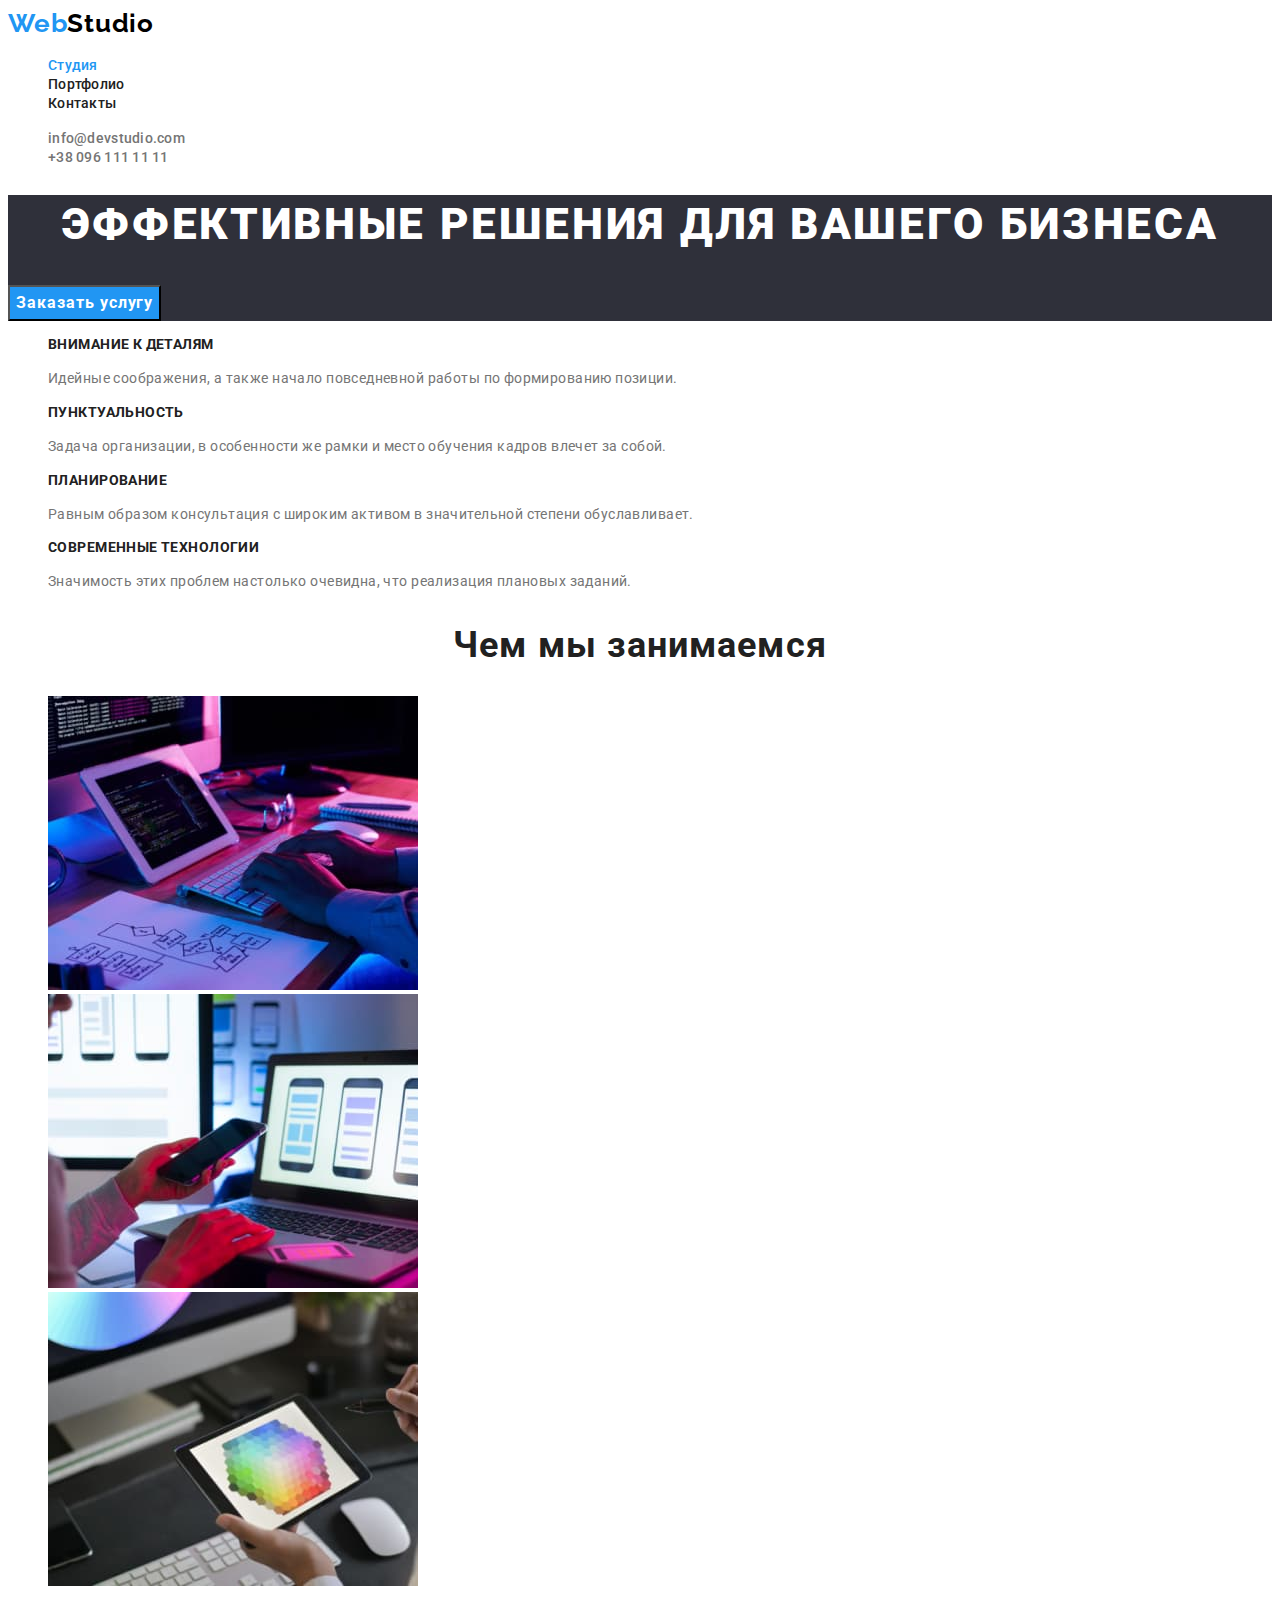
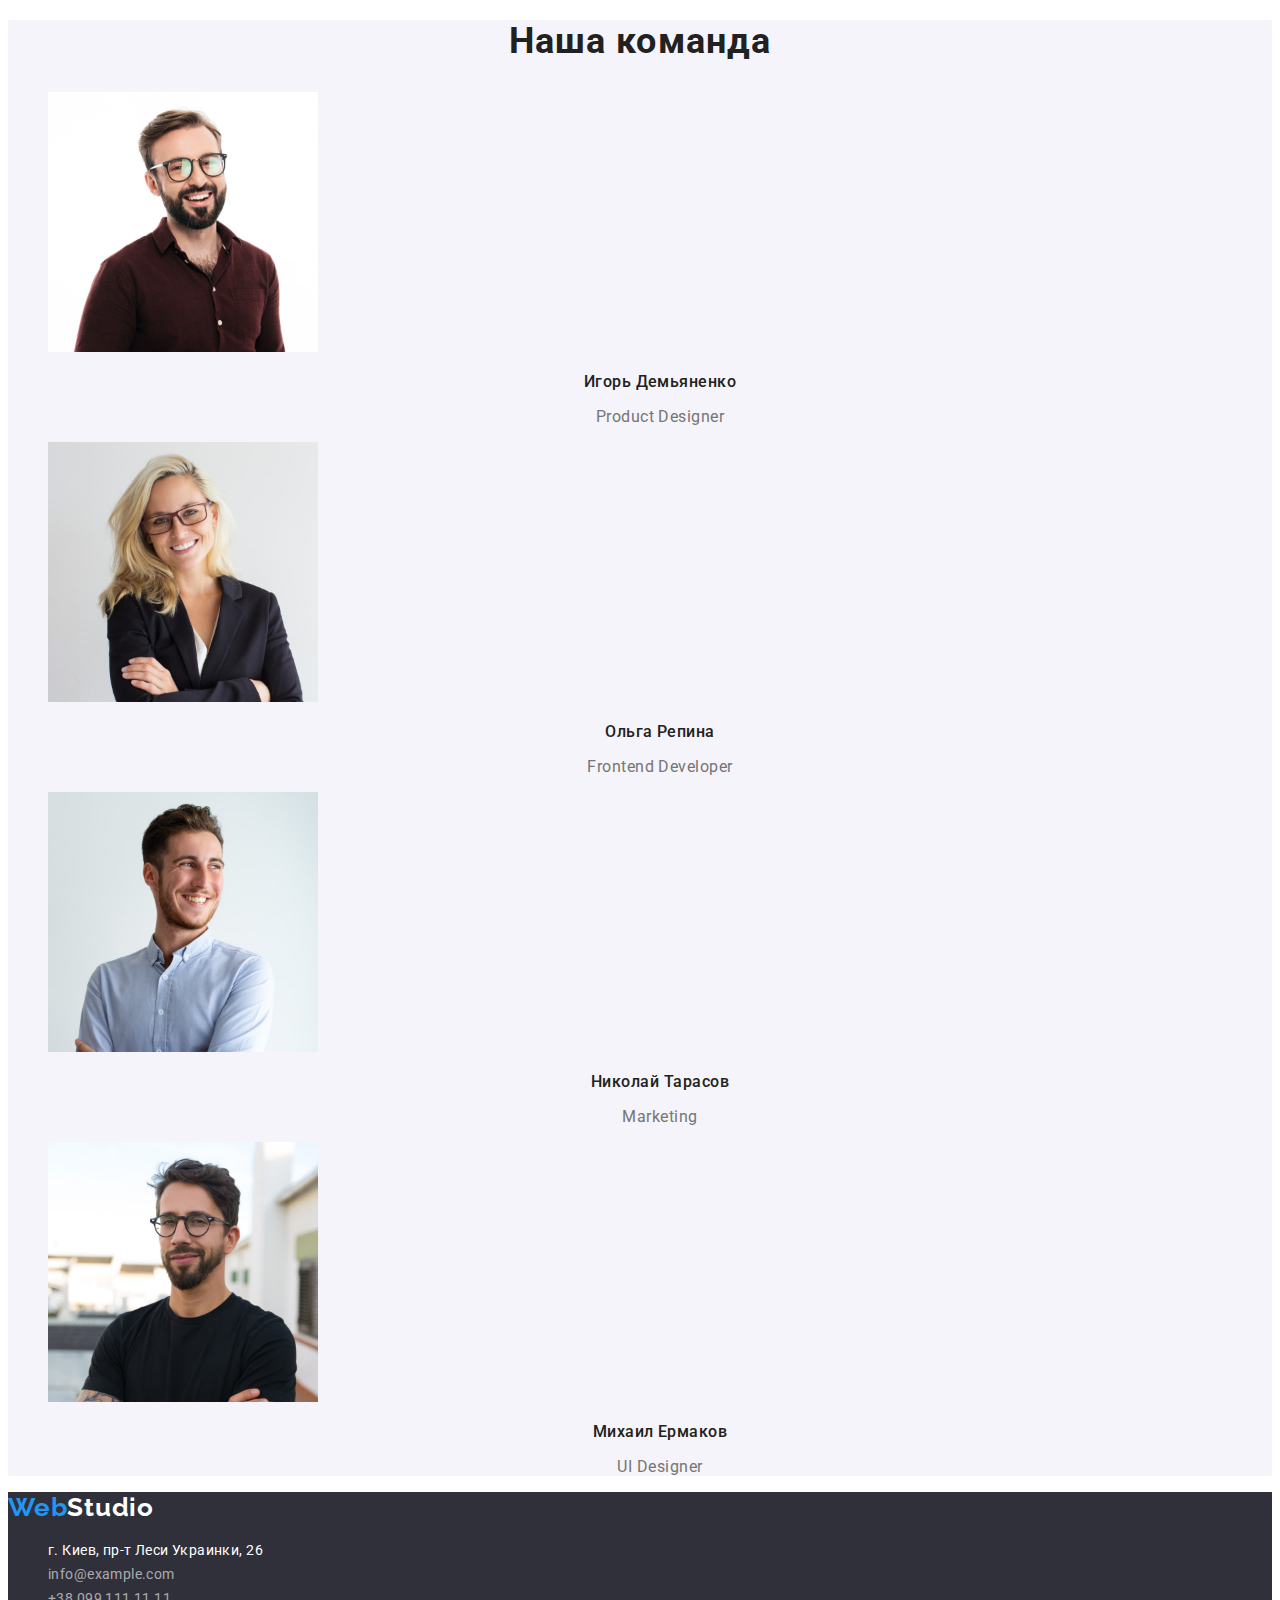
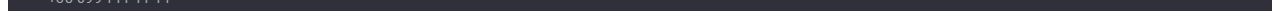
==== index.html @ f823ced9 "Драфт ДЗ на 21.05.2022" ====
<!DOCTYPE html>
<html lang="ru">
<head>
    <meta charset="UTF-8">
    <meta http-equiv="X-UA-Compatible" content="IE=edge">
    <meta name="viewport" content="width=device-width, initial-scale=1.0">
    <title>Студия</title>
    <link rel="preconnect" href="https://fonts.googleapis.com">
    <link rel="preconnect" href="https://fonts.gstatic.com" crossorigin>
    <link href="https://fonts.googleapis.com/css2?family=Raleway:wght@700&family=Roboto:wght@400;500;700;900&display=swap"
        rel="stylesheet">
        <link rel="stylesheet" href="./css/styles.css"> 
</head>

<body>  
    <!--Шапка страницы-->
    <header class="header">
        <a class="logo-link link" href="Логотип-студий">Web<span class="second-part-logo-header">Studio</span></a>
        <nav class="navigation">
        <ul class="menu-list list">
            <li class="menu-list-item"><a class="menu-link link-current link" href="Studio">Студия</a></li>
            <li class="menu-list-item"><a class="menu-link link" href="./portfolio.html" target="_self">Портфолио</a></li>
            <li class="menu-list-item"><a class="menu-link link" href="Contacts">Контакты</a></li>
        </ul>
        </nav>
        <ul class="menu-contacs-list list">
            <li class="menu-contacs-list-item"><a class="mail-header link" href="mailto:info@devstudio.com">info@devstudio.com</a></li>
            <li class="menu-contacs-list-item"><a class="tel-number-header link" href="tel:+380961111111">+38 096 111 11 11</a></li>
        </ul>
    </header>

    <!--Содержание страницы-->
    <main class="main-section">
        <!--Основная секция-->
        <section class="hero-section">
            <h1 class="hero-section-header">Эффективные решения для вашего бизнеса</h1>
            <button class="studio-hero-section-btn" type="button">Заказать услугу</button>
        </section>
        <!--Наши преимущества-->
        <section class="advantages-section">
            <ul class="advantages-section-list list">
                <li class="advantages-section-list-item">
                <h3 class="advantages-section-header">Внимание к деталям</h3>
                <p class="section-description">Идейные соображения, а также начало повседневной работы по формированию позиции.</p>
                </li>
                <li class="advantages-section-list-item">
                <h3 class="advantages-section-header">Пунктуальность</h3>
                <p class="section-description">Задача организации, в особенности же рамки и место обучения кадров влечет за собой.</p>
                </li>
                <li class="advantages-section-list-item">
                <h3 class="advantages-section-header">Планирование</h3>
                <p class="section-description">Равным образом консультация с широким активом в значительной степени обуславливает.</p>
                </li>
                <li class="advantages-section-list-item">
                <h3 class="advantages-section-header">Современные технологии</h3>
                <p class="section-description">Значимость этих проблем настолько очевидна, что реализация плановых заданий.</p>
                </li>
            </ul>
        </section>
        <!--Чем мы занимаемся-->
        <section class="our-job-section">
            <h2 class="section-header">Чем мы занимаемся</h2>
            <ul class="our-job-section-list list">
                <li class="our-job-section-list-item"><img class="our-job-section-img" src="./images/our-job/image_1.jpg" 
                    alt="верстка макета" width="370"></li>
                <li class="our-job-section-list-item"><img class="our-job-section-img" src="./images/our-job/image_2.jpg" 
                    alt="разработка мобильного приложения" width="370"></li>
                <li class="our-job-section-list-item"><img class="our-job-section-img" src="./images/our-job/image_3.jpg" 
                    alt="компьютерный дизайн" width="370"></li>
            </ul>
        </section>
        <!--Наша команда-->
        <section class="our-team-section">
            <h2 class="section-header">Наша команда</h2>
            <ul class="our-team-section-list list">
                <li class="our-team-section-list-item">
                    <img class="our-team-section-img" src="./images/our-team/1.jpg" alt="Product Designer" width="270">
                    <h3 class="our-team-section-name">Игорь Демьяненко</h3>
                    <p class="our-team-section-dsc">Product Designer</p>
                </li>
                <li class="our-team-section-list-item">
                    <img class="our-team-section-img" src="./images/our-team/2.jpg" alt="Frontend Developer" width="270">
                    <h3 class="our-team-section-name">Ольга Репина</h3>
                    <p class="our-team-section-dsc">Frontend Developer</p>
                </li>
                <li class="our-team-section-list-item">
                    <img class="our-team-section-img" src="./images/our-team/3.jpg" alt="Marketing" width="270">
                    <h3 class="our-team-section-name">Николай Тарасов</h3>    
                    <p class="our-team-section-dsc">Marketing</p>
                <li class="our-team-section-list-item">
                    <img class="our-team-section-img" src="./images/our-team/4.jpg" alt="UI Designer" width="270">
                    <h3 class="our-team-section-name">Михаил Ермаков</h3>
                    <p class="our-team-section-dsc">UI Designer</p>
                </li>
            </ul>
        </section>
    </main>

    <!--Подвал страницы-->
    <footer class="footer">
        <a class="logo-link link" href="Логотип-студий">Web<span class="second-part-logo-footer">Studio</span></a>
            <address class="address">
                <ul class="footer-list list">
                    <li class="footer-list-item">
                        <a class="address-link link" href="https://goo.gl/maps/635bsABV282FvzPf9" 
                           target="_blank" 
                           rel="noopener noreferrer"
                           >г. Киев, пр-т Леси Украинки, 26</a>
                    </li>
                    <li class="footer-list-item">
                        <a class="mail-footer link" href="mailto:info@example.com">info@example.com</a>
                    </li>
                    <li class="footer-list-item">
                        <a class="tel-number-footer link" href="tel:+380991111111">+38 099 111 11 11</a>
                    </li>
                </ul>
            </address>
    </footer>
</body>
</html>
---- css/styles.css ----
:root{
    --main-font: 'Roboto',sans-serif;
    --secondary-font: 'Raleway',sans-serif;
    --header-color: #212121;
    --description-section-color: #757575;
    --dark-background-color: #2F303A;
    --btn-main-background-color: #F5F4FA;
    --btn-hover-focus-back-color:#2196F3;
}
.link{
    text-decoration: none;
}
.list{
    list-style: none;
}
body{
    font-family: var(--main-font)
}
/* =============== COMPONENTS =============== */
.logo-link{
    font-family: var(--secondary-font);
    font-weight: 700;
    font-size: 26px;
    line-height: 1.19;
    letter-spacing: 0.03em;
    
    color: #2196F3;
}
.hero-section-btn {
    font-family: inherit;
    font-weight: 500;
    font-size: 16px;
    line-height: 1.62;
    text-align: center;
    letter-spacing: 0.03em;
    background-color: var(--btn-main-background-color);

    color: #212121;
}
.hero-section-btn:hover,
.hero-section-btn:focus{
    background-color: var(--btn-hover-focus-back-color);
    color: #FFFFFF;
}
.navigation .link-current{
    color: #2196F3;
}
/* =============== /COMPONENTS =============== */

/* =============== HEADER =============== */
.second-part-logo-header {
    font-family: var(--secondary-font);
    color: #000000;
}
.menu-link{
    font-weight: 500;
    font-size: 14px;
    line-height: 1.14;
    letter-spacing: 0.02em;
    
    color: #212121;
}
.menu-link:hover,
.menu-link:focus{
    color: #2196F3;
}
.mail-header{
    font-weight: 500;
    font-size: 14px;
    line-height: 1.14;
    letter-spacing: 0.02em;
    
    color: #757575;
}
.mail-header:hover,
.mail-header:focus {
    color: #2196F3;
}
.tel-number-header{
    font-weight: 500;
    font-size: 14px;
    line-height: 1.14;
    letter-spacing: 0.02em;
    
    color: #757575;
}
.tel-number-header:hover,
.tel-number-header:focus {
    color: #2196F3;
}
/* =============== /HEADER =============== */

/* =============== HERO =============== */
.hero-section{
    background: var(--dark-background-color)
}
.hero-section-header{
    font-weight: 900;
    font-size: 44px;
    line-height: 1.36;
    text-align: center;
    letter-spacing: 0.06em;
    text-transform: uppercase;
    
    color: #FFFFFF;
}
.studio-hero-section-btn{
    font-family: var(--main-font);
    font-weight: 700;
    font-size: 16px;
    line-height: 1.88;
    display: flex;
    align-items: center;
    text-align: center;
    letter-spacing: 0.06em;
    
    color: #FFFFFF;
}
.studio-hero-section-btn{
    background-color: #2196F3;
}
.studio-hero-section-btn:hover,
.studio-hero-section-btn:focus{
    background-color: #188CE8;
}
/* =============== /HERO =============== */

/* =============== НАШИ ПРЕИМУЩЕСТВА =============== */
.advantages-section{}
.advantages-section-header{
    font-weight: 700;
    font-size: 14px;
    line-height: 1.14;
    letter-spacing: 0.03em;
    text-transform: uppercase;
    
    color: #212121;
}
/* =============== /НАШИ ПРЕИМУЩЕСТВА =============== */
.section-header{
    font-weight: 700;
    font-size: 36px;
    line-height: 1.17;
    text-align: center;
    letter-spacing: 0.03em;
    
    color: var(--header-color)

}
.section-description{
    font-size: 14px;
    line-height: 1.71;
    letter-spacing: 0.03em;
    
    color: var(--description-section-color)
}

/* =============== ЧЕМ МЫ ЗАНИМАЕМСЯ =============== */
.our-job-section{}
/* =============== /ЧЕМ МЫ ЗАНИМАЕМСЯ =============== */

/* =============== НАША КОМАНДА =============== */
.our-team-section{
    background-color: #F5F4FA;
}
.our-team-section-name{
    font-weight: 500;
    font-size: 16px;
    line-height: 1.19;
    
    text-align: center;
    letter-spacing: 0.03em;
    
    color: #212121;
}
.our-team-section-dsc{
    font-size: 16px;
    line-height: 1.19;
    
    text-align: center;
    letter-spacing: 0.03em;
    
    color: #757575;
}
/* =============== /НАША КОМАНДА =============== */

/* =============== ФУТЕР =============== */
.footer{
    background: var(--dark-background-color)
}
.second-part-logo-footer {
    font-family: var(--secondary-font);
    color: #FFFFFF;
}
.address-link{
    font-style: normal;
    font-size: 14px;
    line-height: 1.71;
    letter-spacing: 0.03em;
    
    color: #FFFFFF;
}
.mail-footer{
    font-style: normal;
    font-size: 14px;
    line-height: 1.71;
    letter-spacing: 0.03em;
    
    color: rgba(255, 255, 255, 0.6);
}
.tel-number-footer{
        font-style: normal;
        font-size: 14px;
        line-height: 1.71;
        letter-spacing: 0.03em;
        
        color: rgba(255, 255, 255, 0.6);
}
/* =============== /ФУТЕР =============== */


/* =============== PORTFOLIO =============== */
.portfolio-section-header{
    font-weight: 700;
    font-size: 18px;
    line-height: 2;
    letter-spacing: 0.06em;
    
    color: #212121;
}
.portfolio-section-description{
    font-size: 16px;
    line-height: 1.88;
    letter-spacing: 0.03em;
    
    color: #757575;
}
/* =============== /PORTFOLIO =============== */
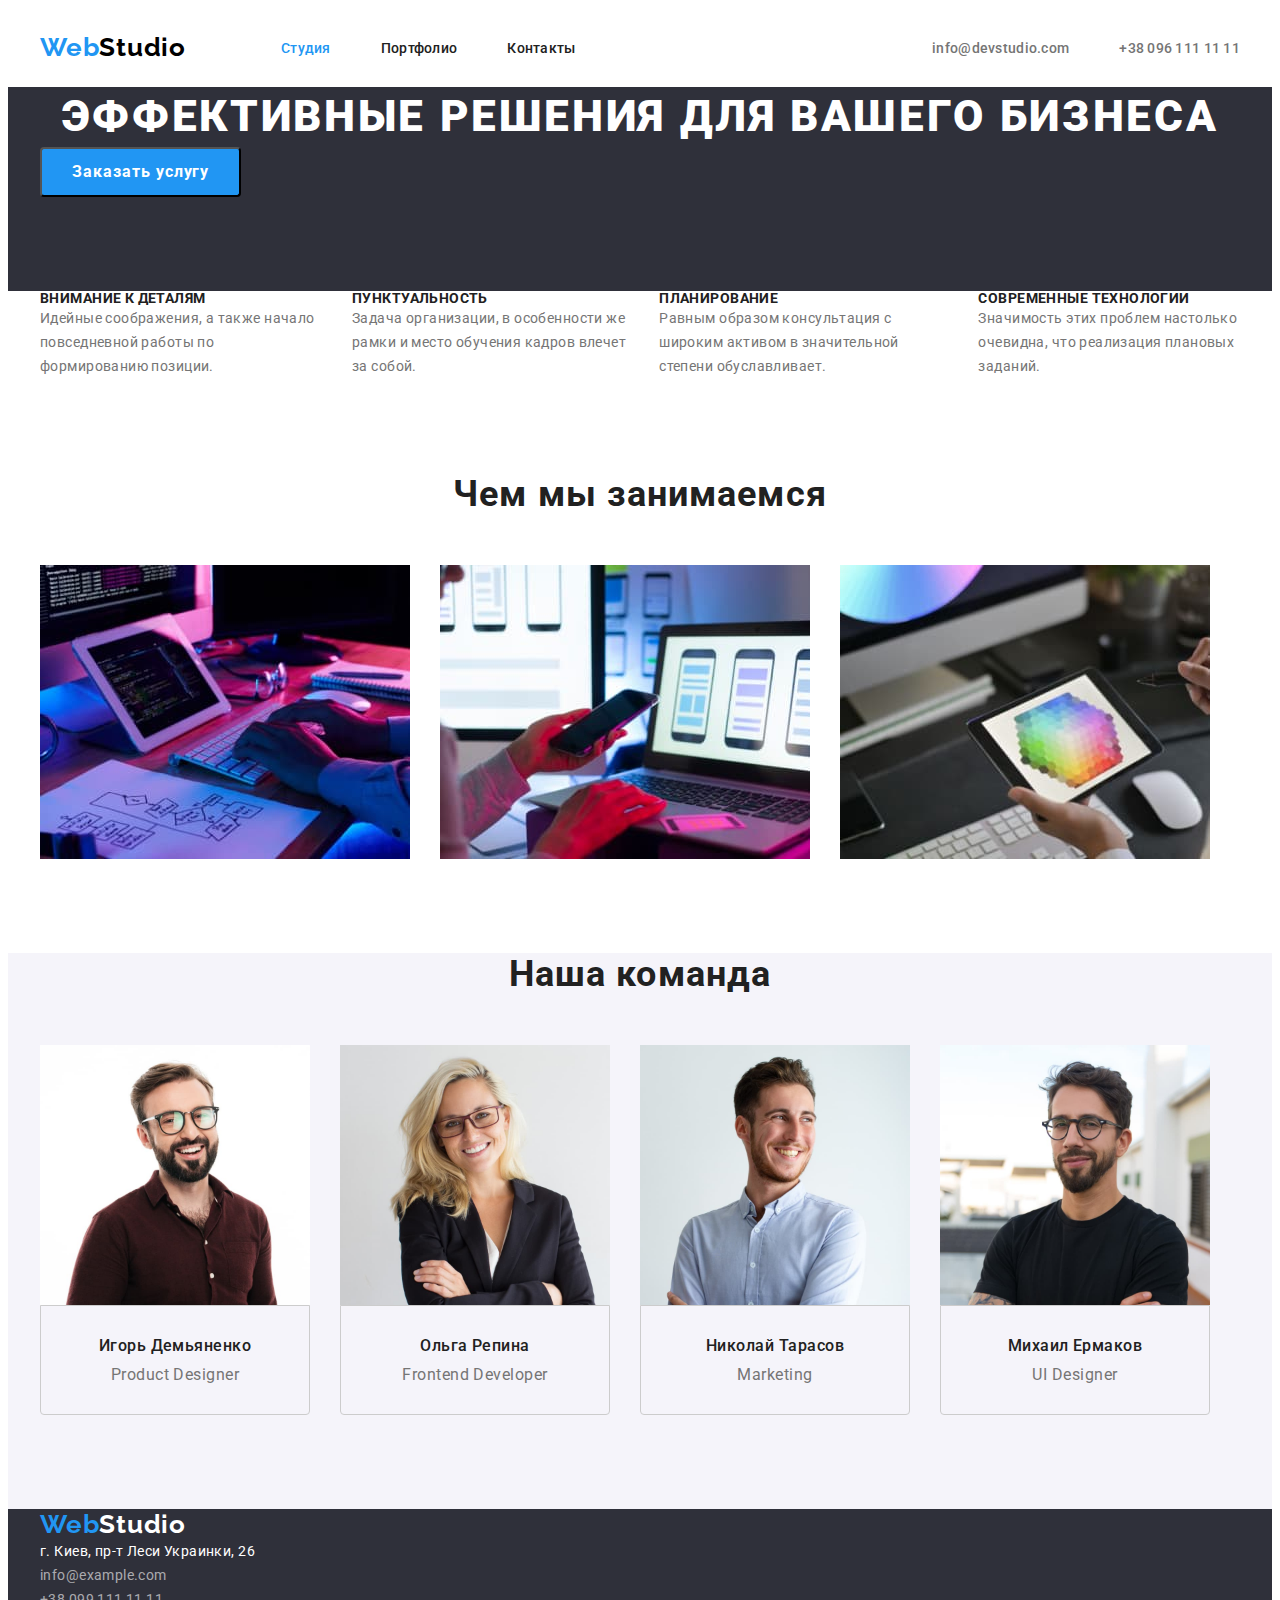
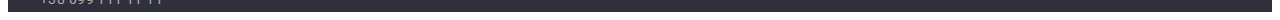
==== commit c89b2408: "Скопированы файлы, ранее изменения были внесены в другие папки" ====
--- a/index.html
+++ b/index.html
@@ -9,12 +9,16 @@
     <link rel="preconnect" href="https://fonts.gstatic.com" crossorigin>
     <link href="https://fonts.googleapis.com/css2?family=Raleway:wght@700&family=Roboto:wght@400;500;700;900&display=swap"
         rel="stylesheet">
-        <link rel="stylesheet" href="./css/styles.css"> 
+    <link rel="stylesheet" href="https://cdnjs.cloudflare.com/ajax/libs/modern-normalize/1.1.0/modern-normalize.min.css"
+        integrity="sha512-wpPYUAdjBVSE4KJnH1VR1HeZfpl1ub8YT/NKx4PuQ5NmX2tKuGu6U/JRp5y+Y8XG2tV+wKQpNHVUX03MfMFn9Q=="
+        crossorigin="anonymous" referrerpolicy="no-referrer" />
+    <link rel="stylesheet" href="./css/styles.css"> 
 </head>
 
 <body>  
     <!--Шапка страницы-->
     <header class="header">
+        <div class="container header-container">
         <a class="logo-link link" href="Логотип-студий">Web<span class="second-part-logo-header">Studio</span></a>
         <nav class="navigation">
         <ul class="menu-list list">
@@ -27,17 +31,21 @@
             <li class="menu-contacs-list-item"><a class="mail-header link" href="mailto:info@devstudio.com">info@devstudio.com</a></li>
             <li class="menu-contacs-list-item"><a class="tel-number-header link" href="tel:+380961111111">+38 096 111 11 11</a></li>
         </ul>
+        </div>
     </header>
 
     <!--Содержание страницы-->
     <main class="main-section">
         <!--Основная секция-->
-        <section class="hero-section">
+        <section class="hero-section section">
+            <div class="container">
             <h1 class="hero-section-header">Эффективные решения для вашего бизнеса</h1>
             <button class="studio-hero-section-btn" type="button">Заказать услугу</button>
+            </div>
         </section>
         <!--Наши преимущества-->
-        <section class="advantages-section">
+        <section class="advantages-section section">
+            <div class="container">
             <ul class="advantages-section-list list">
                 <li class="advantages-section-list-item">
                 <h3 class="advantages-section-header">Внимание к деталям</h3>
@@ -56,9 +64,11 @@
                 <p class="section-description">Значимость этих проблем настолько очевидна, что реализация плановых заданий.</p>
                 </li>
             </ul>
+            </div>
         </section>
         <!--Чем мы занимаемся-->
-        <section class="our-job-section">
+        <section class="our-job-section section">
+            <div class="container">
             <h2 class="section-header">Чем мы занимаемся</h2>
             <ul class="our-job-section-list list">
                 <li class="our-job-section-list-item"><img class="our-job-section-img" src="./images/our-job/image_1.jpg" 
@@ -68,36 +78,48 @@
                 <li class="our-job-section-list-item"><img class="our-job-section-img" src="./images/our-job/image_3.jpg" 
                     alt="компьютерный дизайн" width="370"></li>
             </ul>
+            </div>
         </section>
         <!--Наша команда-->
-        <section class="our-team-section">
+        <section class="our-team-section section">
+            <div class="container">
             <h2 class="section-header">Наша команда</h2>
             <ul class="our-team-section-list list">
                 <li class="our-team-section-list-item">
                     <img class="our-team-section-img" src="./images/our-team/1.jpg" alt="Product Designer" width="270">
+                    <div class="our-team-section-wrapper">
                     <h3 class="our-team-section-name">Игорь Демьяненко</h3>
                     <p class="our-team-section-dsc">Product Designer</p>
+                    </div>
                 </li>
                 <li class="our-team-section-list-item">
                     <img class="our-team-section-img" src="./images/our-team/2.jpg" alt="Frontend Developer" width="270">
+                    <div class="our-team-section-wrapper">
                     <h3 class="our-team-section-name">Ольга Репина</h3>
                     <p class="our-team-section-dsc">Frontend Developer</p>
+                    </div>
                 </li>
                 <li class="our-team-section-list-item">
                     <img class="our-team-section-img" src="./images/our-team/3.jpg" alt="Marketing" width="270">
+                    <div class="our-team-section-wrapper">
                     <h3 class="our-team-section-name">Николай Тарасов</h3>    
                     <p class="our-team-section-dsc">Marketing</p>
+                    </div>
                 <li class="our-team-section-list-item">
                     <img class="our-team-section-img" src="./images/our-team/4.jpg" alt="UI Designer" width="270">
+                    <div class="our-team-section-wrapper">
                     <h3 class="our-team-section-name">Михаил Ермаков</h3>
                     <p class="our-team-section-dsc">UI Designer</p>
+                    </div>
                 </li>
             </ul>
+            </div>
         </section>
     </main>
 
     <!--Подвал страницы-->
     <footer class="footer">
+        <div class="container">
         <a class="logo-link link" href="Логотип-студий">Web<span class="second-part-logo-footer">Studio</span></a>
             <address class="address">
                 <ul class="footer-list list">
@@ -115,6 +137,7 @@
                     </li>
                 </ul>
             </address>
+        </div>
     </footer>
 </body>
 </html>--- a/css/styles.css
+++ b/css/styles.css
@@ -13,8 +13,30 @@
 .list{
     list-style: none;
 }
+h1,h2,h3,h4,h5,h6,p{
+    margin-top: 0;
+    margin-bottom: 0;
+}
+ul,ol{
+    margin-top: 0;
+    margin-bottom: 0;
+    padding-left: 0;
+}
+img{
+    display:block
+}
 body{
     font-family: var(--main-font)
+}
+.container{
+    width: 1200px;
+    padding-left: 15px;
+    padding-right: 15px;
+    margin-left: auto;
+    margin-right: auto;
+}
+.section{
+    padding-bottom: 94px;
 }
 /* =============== COMPONENTS =============== */
 .logo-link{
@@ -34,6 +56,8 @@
     text-align: center;
     letter-spacing: 0.03em;
     background-color: var(--btn-main-background-color);
+    padding: 4px 20px;
+    border-radius: 4px 4px 4px 4px;
 
     color: #212121;
 }
@@ -48,10 +72,29 @@
 /* =============== /COMPONENTS =============== */
 
 /* =============== HEADER =============== */
+.header-container{
+    display:flex;
+    align-items: center;
+    padding-top: 24px;
+    padding-bottom: 24px;
+}
 .second-part-logo-header {
     font-family: var(--secondary-font);
     color: #000000;
 }
+.menu-list{
+    display: flex;
+    align-items: center;
+    margin-left: 95px;
+} 
+.menu-list-item:not(:last-child){
+    margin-right: 50px;
+}
+.menu-contacs-list{
+        display:flex;
+        align-items: center;
+        margin-left: auto;
+}
 .menu-link{
     font-weight: 500;
     font-size: 14px;
@@ -81,6 +124,7 @@
     font-size: 14px;
     line-height: 1.14;
     letter-spacing: 0.02em;
+    margin-left: 50px;
     
     color: #757575;
 }
@@ -113,6 +157,8 @@
     align-items: center;
     text-align: center;
     letter-spacing: 0.06em;
+    padding: 8px 30px;
+    border-radius: 4px 4px 4px 4px;
     
     color: #FFFFFF;
 }
@@ -137,12 +183,21 @@
     color: #212121;
 }
 /* =============== /НАШИ ПРЕИМУЩЕСТВА =============== */
+.advantages-section-list{
+        display: flex;
+        margin-right: -30px;
+}
+.advantages-section-list-item{
+        margin-right: 30px;
+        flex-basis: calc((100%-120px) / 4);
+}
 .section-header{
     font-weight: 700;
     font-size: 36px;
     line-height: 1.17;
     text-align: center;
     letter-spacing: 0.03em;
+    margin-bottom: 50px;
     
     color: var(--header-color)
 
@@ -156,7 +211,14 @@
 }
 
 /* =============== ЧЕМ МЫ ЗАНИМАЕМСЯ =============== */
-.our-job-section{}
+.our-job-section-list{
+    display: flex;
+    margin-right: -30px;
+}
+.our-job-section-list-item{
+     margin-right: 30px;
+    flex-basis: calc((100%-90px) / 3);
+}
 /* =============== /ЧЕМ МЫ ЗАНИМАЕМСЯ =============== */
 
 /* =============== НАША КОМАНДА =============== */
@@ -170,6 +232,7 @@
     
     text-align: center;
     letter-spacing: 0.03em;
+    margin-bottom: 10px;
     
     color: #212121;
 }
@@ -181,6 +244,20 @@
     letter-spacing: 0.03em;
     
     color: #757575;
+}
+.our-team-section-list{
+    display: flex;
+    margin-right: -30px;
+}
+.our-team-section-list-item{
+    margin-right: 30px;
+    flex-basis: calc((100%-120px) / 4);
+}
+.our-team-section-wrapper{
+    border: 1px solid #ccc;
+    border-radius: 0px 0px 4px 4px;
+    padding-top: 30px;
+    padding-bottom: 30px;
 }
 /* =============== /НАША КОМАНДА =============== */
 
@@ -220,6 +297,19 @@
 
 
 /* =============== PORTFOLIO =============== */
+.portfolio-btns-section{
+    display: flex;
+    align-items: center;
+}
+.portfolio-section{
+    display: flex;
+    flex-wrap: wrap;
+    margin-right: -30px;
+}
+.portfolio-section-list-item:not(:nth-child(3n)){
+    margin-right: 30px;
+    flex-basis: calc((100%-90px) / 3);
+}
 .portfolio-section-header{
     font-weight: 700;
     font-size: 18px;
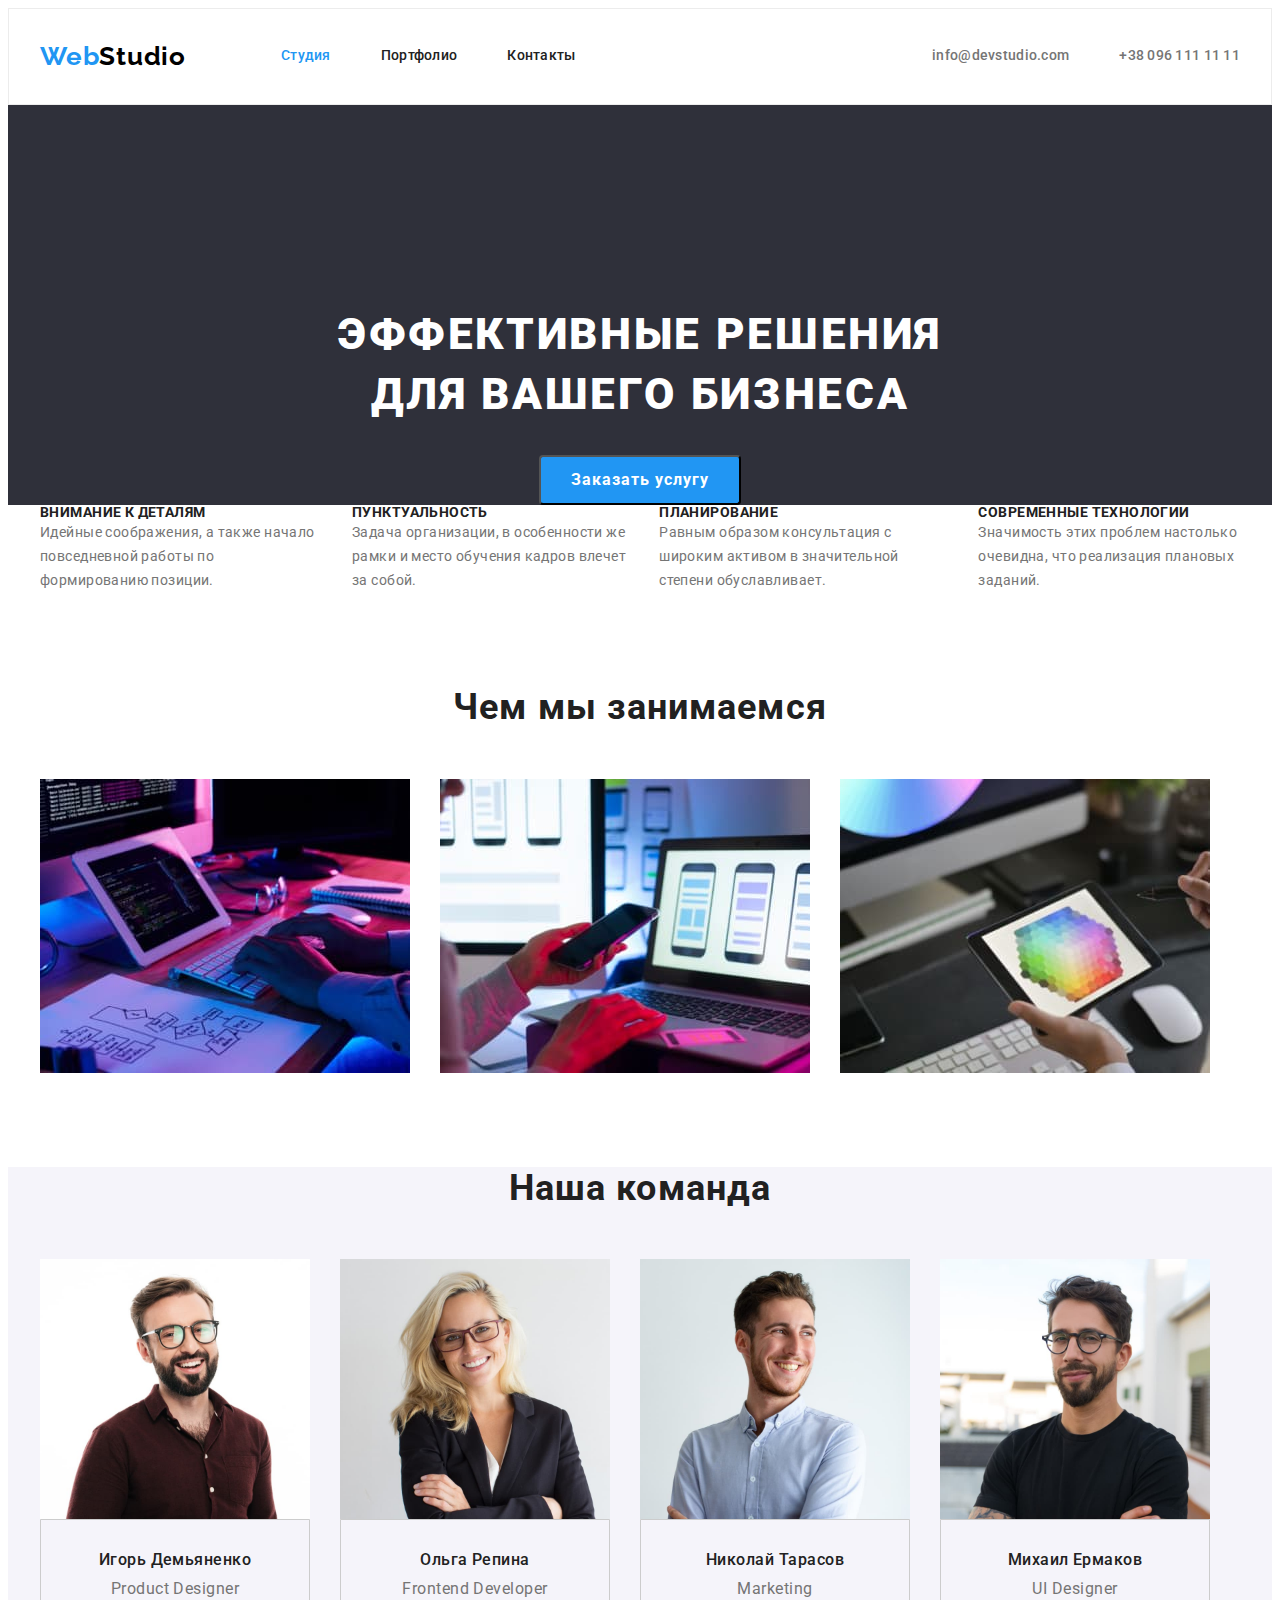
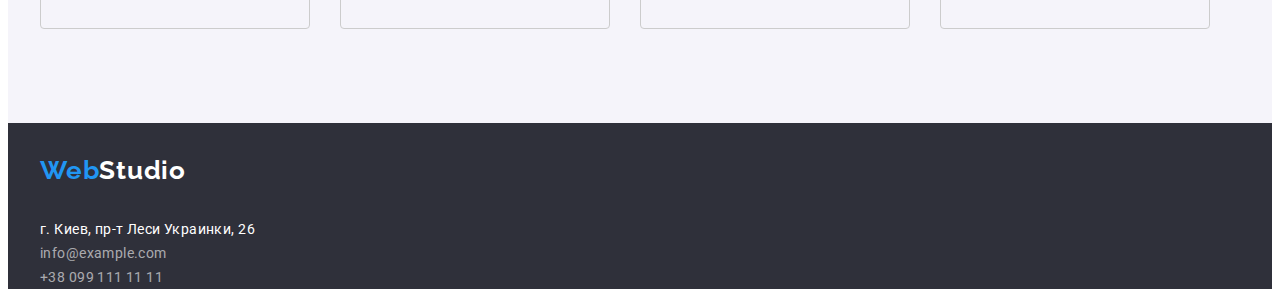
==== commit 08085ded: "Внесены дополнительные изменения по header" ====
--- a/index.html
+++ b/index.html
@@ -37,7 +37,7 @@
     <!--Содержание страницы-->
     <main class="main-section">
         <!--Основная секция-->
-        <section class="hero-section section">
+        <section class="hero-section">
             <div class="container">
             <h1 class="hero-section-header">Эффективные решения для вашего бизнеса</h1>
             <button class="studio-hero-section-btn" type="button">Заказать услугу</button>
--- a/css/styles.css
+++ b/css/styles.css
@@ -45,6 +45,9 @@
     font-size: 26px;
     line-height: 1.19;
     letter-spacing: 0.03em;
+    display: block;
+    padding-top: 32px;
+    padding-bottom: 32px;
     
     color: #2196F3;
 }
@@ -72,11 +75,12 @@
 /* =============== /COMPONENTS =============== */
 
 /* =============== HEADER =============== */
+.header{
+    border: 1px solid #ECECEC;
+}
 .header-container{
     display:flex;
     align-items: center;
-    padding-top: 24px;
-    padding-bottom: 24px;
 }
 .second-part-logo-header {
     font-family: var(--secondary-font);
@@ -100,6 +104,9 @@
     font-size: 14px;
     line-height: 1.14;
     letter-spacing: 0.02em;
+    display: block;
+    padding-top: 32px;
+    padding-bottom: 32px;
     
     color: #212121;
 }
@@ -112,6 +119,9 @@
     font-size: 14px;
     line-height: 1.14;
     letter-spacing: 0.02em;
+    display: block;
+    padding-top: 32px;
+    padding-bottom: 32px;
     
     color: #757575;
 }
@@ -125,6 +135,9 @@
     line-height: 1.14;
     letter-spacing: 0.02em;
     margin-left: 50px;
+    display: block;
+    padding-top: 32px;
+    padding-bottom: 32px;
     
     color: #757575;
 }
@@ -145,7 +158,10 @@
     text-align: center;
     letter-spacing: 0.06em;
     text-transform: uppercase;
-    
+    max-width: 696px;
+    padding-top: 200px;
+    margin: 0 auto 30px;
+  
     color: #FFFFFF;
 }
 .studio-hero-section-btn{
@@ -159,6 +175,7 @@
     letter-spacing: 0.06em;
     padding: 8px 30px;
     border-radius: 4px 4px 4px 4px;
+    margin: auto;
     
     color: #FFFFFF;
 }
@@ -189,7 +206,7 @@
 }
 .advantages-section-list-item{
         margin-right: 30px;
-        flex-basis: calc((100%-120px) / 4);
+        flex-basis: calc(100%-120px) / 4);
 }
 .section-header{
     font-weight: 700;
@@ -216,12 +233,16 @@
     margin-right: -30px;
 }
 .our-job-section-list-item{
-     margin-right: 30px;
-    flex-basis: calc((100%-90px) / 3);
+    display: block;
+    margin-right: 30px;
+    flex-basis: calc(100%-90px) / 3);
 }
 /* =============== /ЧЕМ МЫ ЗАНИМАЕМСЯ =============== */
 
 /* =============== НАША КОМАНДА =============== */
+.our-team-section-img{
+    display: block;
+}
 .our-team-section{
     background-color: #F5F4FA;
 }
@@ -251,7 +272,7 @@
 }
 .our-team-section-list-item{
     margin-right: 30px;
-    flex-basis: calc((100%-120px) / 4);
+    flex-basis: calc(100%-120px) / 4);
 }
 .our-team-section-wrapper{
     border: 1px solid #ccc;
@@ -297,6 +318,9 @@
 
 
 /* =============== PORTFOLIO =============== */
+.portfolio-section-list-img{
+    display: block;
+}
 .portfolio-btns-section{
     display: flex;
     align-items: center;
@@ -305,16 +329,19 @@
     display: flex;
     flex-wrap: wrap;
     margin-right: -30px;
+    margin-bottom: -30px;
 }
 .portfolio-section-list-item:not(:nth-child(3n)){
     margin-right: 30px;
-    flex-basis: calc((100%-90px) / 3);
+    margin-bottom: 30px;
+    flex-basis: calc(100%-90px) / 3);
 }
 .portfolio-section-header{
     font-weight: 700;
     font-size: 18px;
     line-height: 2;
     letter-spacing: 0.06em;
+    padding-bottom: 4px;
     
     color: #212121;
 }
@@ -325,4 +352,11 @@
     
     color: #757575;
 }
+.portfolio-section-list-wrapper{
+    border: 1px solid #EEEEEE;
+    padding-top: 20px;
+    padding-bottom: 20px;
+    padding-left: 24px;
+    padding-right: 24px;
+}
 /* =============== /PORTFOLIO =============== */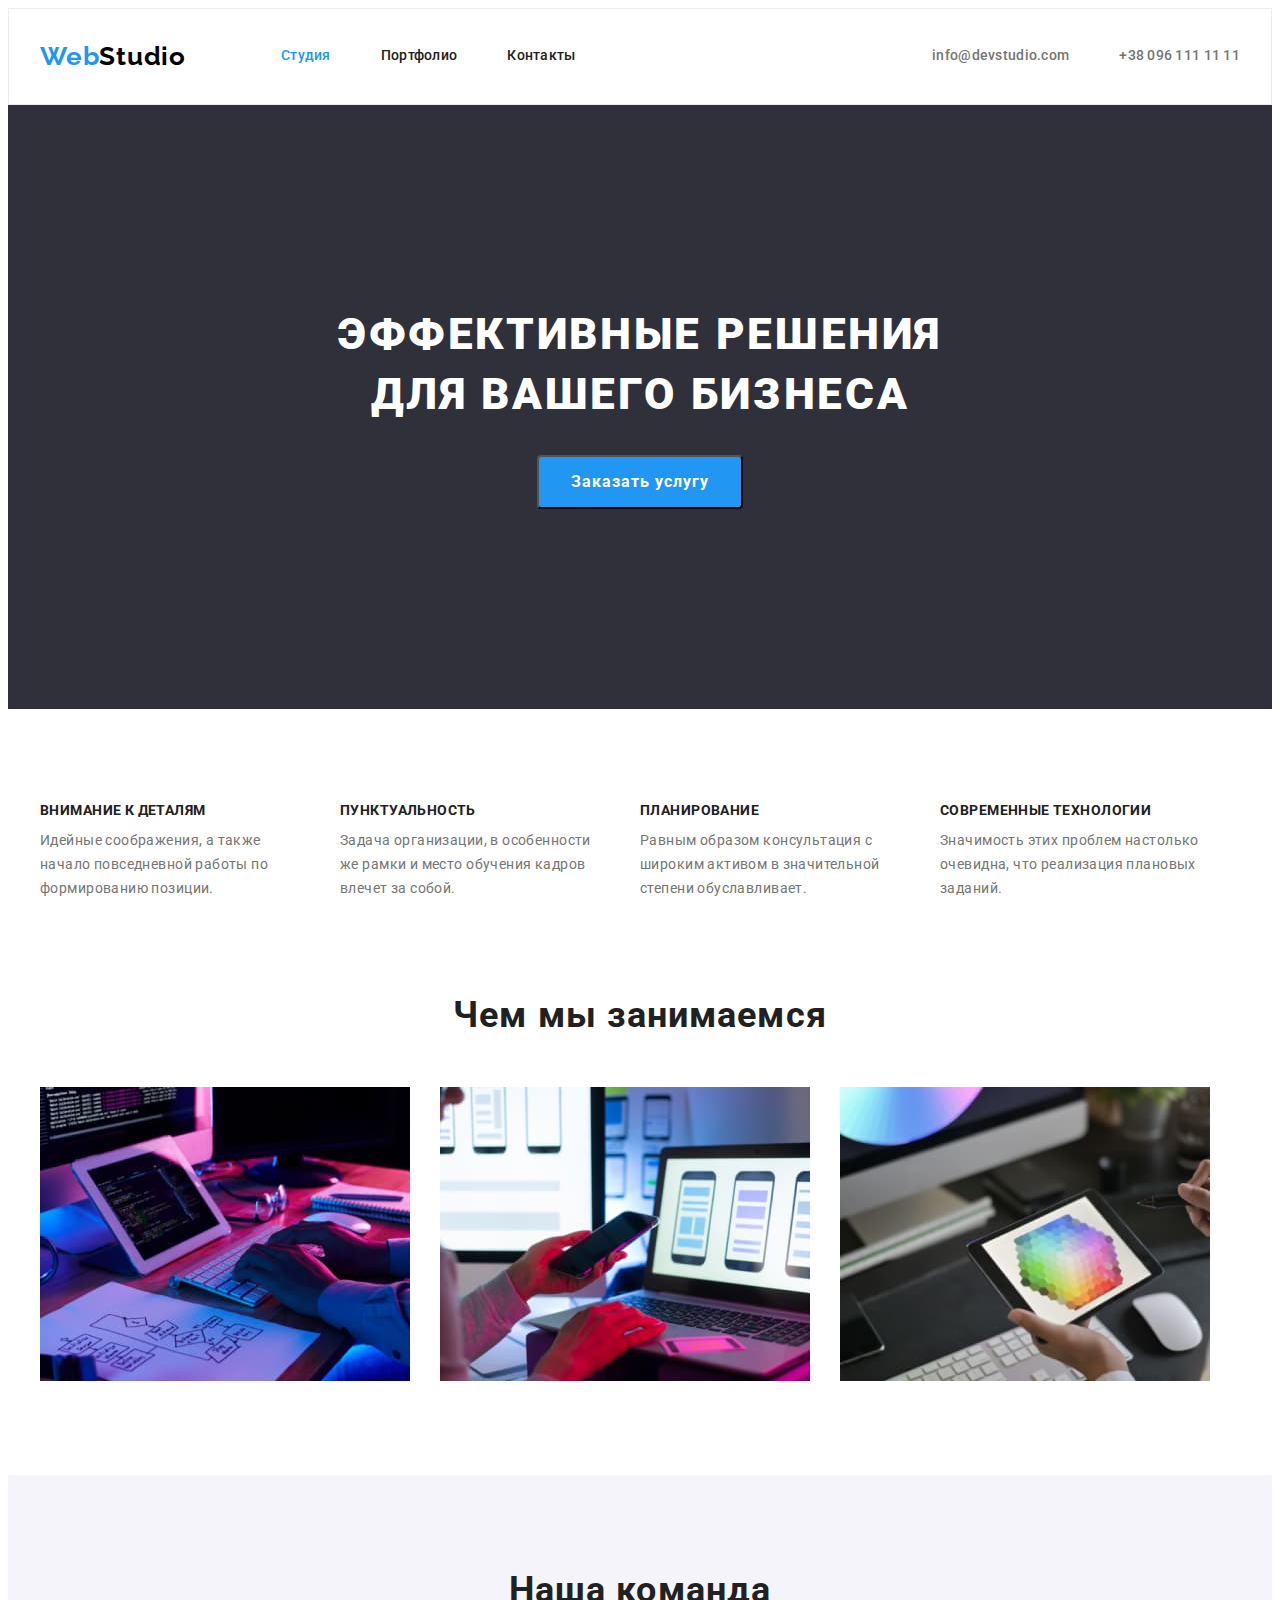
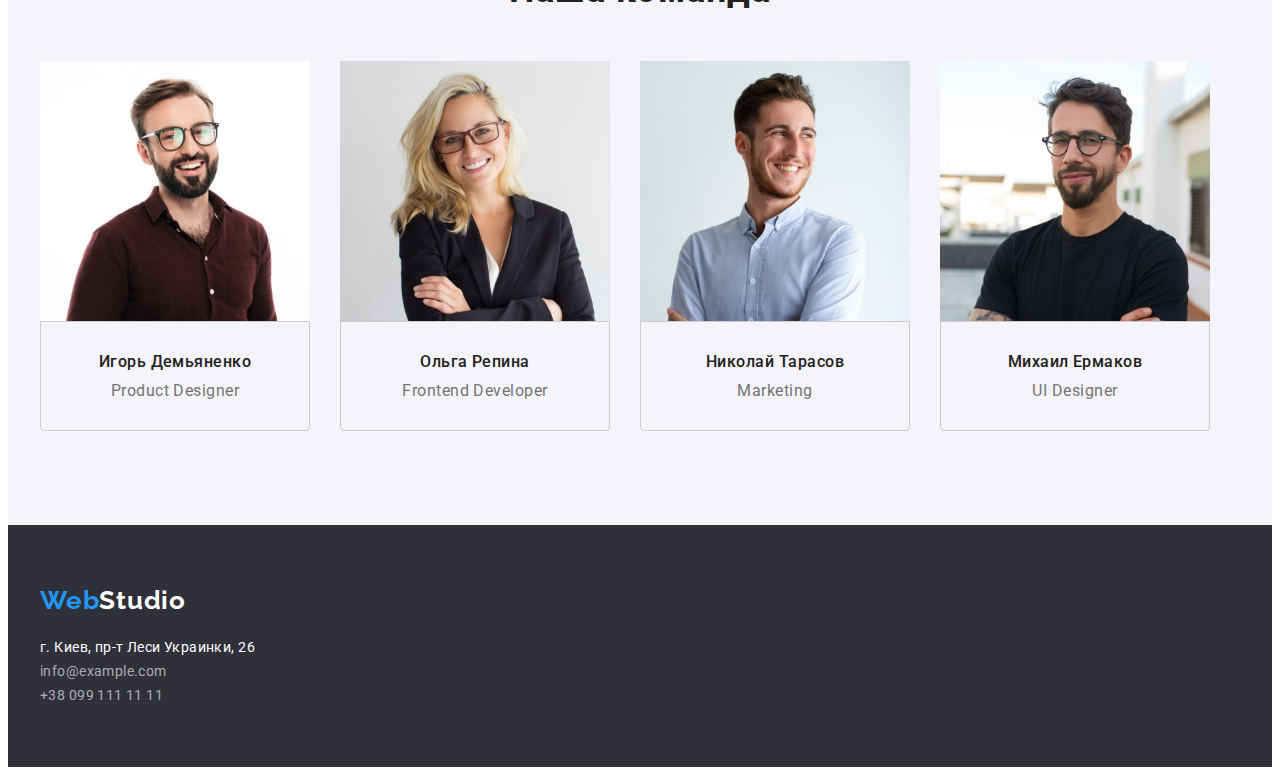
==== commit 99f29ed0: "Внесены изменения по footer" ====
--- a/index.html
+++ b/index.html
@@ -120,7 +120,7 @@
     <!--Подвал страницы-->
     <footer class="footer">
         <div class="container">
-        <a class="logo-link link" href="Логотип-студий">Web<span class="second-part-logo-footer">Studio</span></a>
+        <a class="logo-link-footer link" href="Логотип-студий">Web<span class="second-part-logo-footer">Studio</span></a>
             <address class="address">
                 <ul class="footer-list list">
                     <li class="footer-list-item">
--- a/css/styles.css
+++ b/css/styles.css
@@ -149,6 +149,8 @@
 
 /* =============== HERO =============== */
 .hero-section{
+    padding-top: 200px;
+    padding-bottom: 200px;
     background: var(--dark-background-color)
 }
 .hero-section-header{
@@ -159,7 +161,6 @@
     letter-spacing: 0.06em;
     text-transform: uppercase;
     max-width: 696px;
-    padding-top: 200px;
     margin: 0 auto 30px;
   
     color: #FFFFFF;
@@ -173,7 +174,7 @@
     align-items: center;
     text-align: center;
     letter-spacing: 0.06em;
-    padding: 8px 30px;
+    padding: 10px 32px;
     border-radius: 4px 4px 4px 4px;
     margin: auto;
     
@@ -189,25 +190,38 @@
 /* =============== /HERO =============== */
 
 /* =============== НАШИ ПРЕИМУЩЕСТВА =============== */
-.advantages-section{}
+.advantages-section{
+    padding-top: 94px;
+}
 .advantages-section-header{
     font-weight: 700;
     font-size: 14px;
     line-height: 1.14;
     letter-spacing: 0.03em;
     text-transform: uppercase;
-    
-    color: #212121;
+    margin-bottom: 10px;
+    
+    color: #212121;
+}
+.advantages-section-list{
+    display: flex;
+    margin-right: -30px;
+}
+.advantages-section-list-item{
+    width: 270px;
+    margin-right: 30px;
+    flex-basis: calc(100%-120px) / 4);
+}
+.section-description {
+    font-size: 14px;
+    line-height: 1.71;
+    letter-spacing: 0.03em;
+
+    color: var(--description-section-color)
 }
 /* =============== /НАШИ ПРЕИМУЩЕСТВА =============== */
-.advantages-section-list{
-        display: flex;
-        margin-right: -30px;
-}
-.advantages-section-list-item{
-        margin-right: 30px;
-        flex-basis: calc(100%-120px) / 4);
-}
+
+/* =============== ЧЕМ МЫ ЗАНИМАЕМСЯ =============== */
 .section-header{
     font-weight: 700;
     font-size: 36px;
@@ -219,15 +233,6 @@
     color: var(--header-color)
 
 }
-.section-description{
-    font-size: 14px;
-    line-height: 1.71;
-    letter-spacing: 0.03em;
-    
-    color: var(--description-section-color)
-}
-
-/* =============== ЧЕМ МЫ ЗАНИМАЕМСЯ =============== */
 .our-job-section-list{
     display: flex;
     margin-right: -30px;
@@ -244,6 +249,7 @@
     display: block;
 }
 .our-team-section{
+    padding-top: 94px;
     background-color: #F5F4FA;
 }
 .our-team-section-name{
@@ -284,10 +290,23 @@
 
 /* =============== ФУТЕР =============== */
 .footer{
+    padding-top: 60px;
+    padding-bottom: 60px;
     background: var(--dark-background-color)
 }
+.logo-link-footer{
+    font-family: var(--secondary-font);
+    font-weight: 700;
+    font-size: 26px;
+    line-height: 1.19;
+    letter-spacing: 0.03em;
+    display: block;
+    margin-bottom: 20px;
+    
+    color: #2196F3;
+}
 .second-part-logo-footer {
-    font-family: var(--secondary-font);
+    font-family: var(--secondary-font); 
     color: #FFFFFF;
 }
 .address-link{
@@ -295,6 +314,7 @@
     font-size: 14px;
     line-height: 1.71;
     letter-spacing: 0.03em;
+    margin-bottom: 9px;
     
     color: #FFFFFF;
 }
@@ -303,6 +323,7 @@
     font-size: 14px;
     line-height: 1.71;
     letter-spacing: 0.03em;
+    margin-bottom: 9px;
     
     color: rgba(255, 255, 255, 0.6);
 }
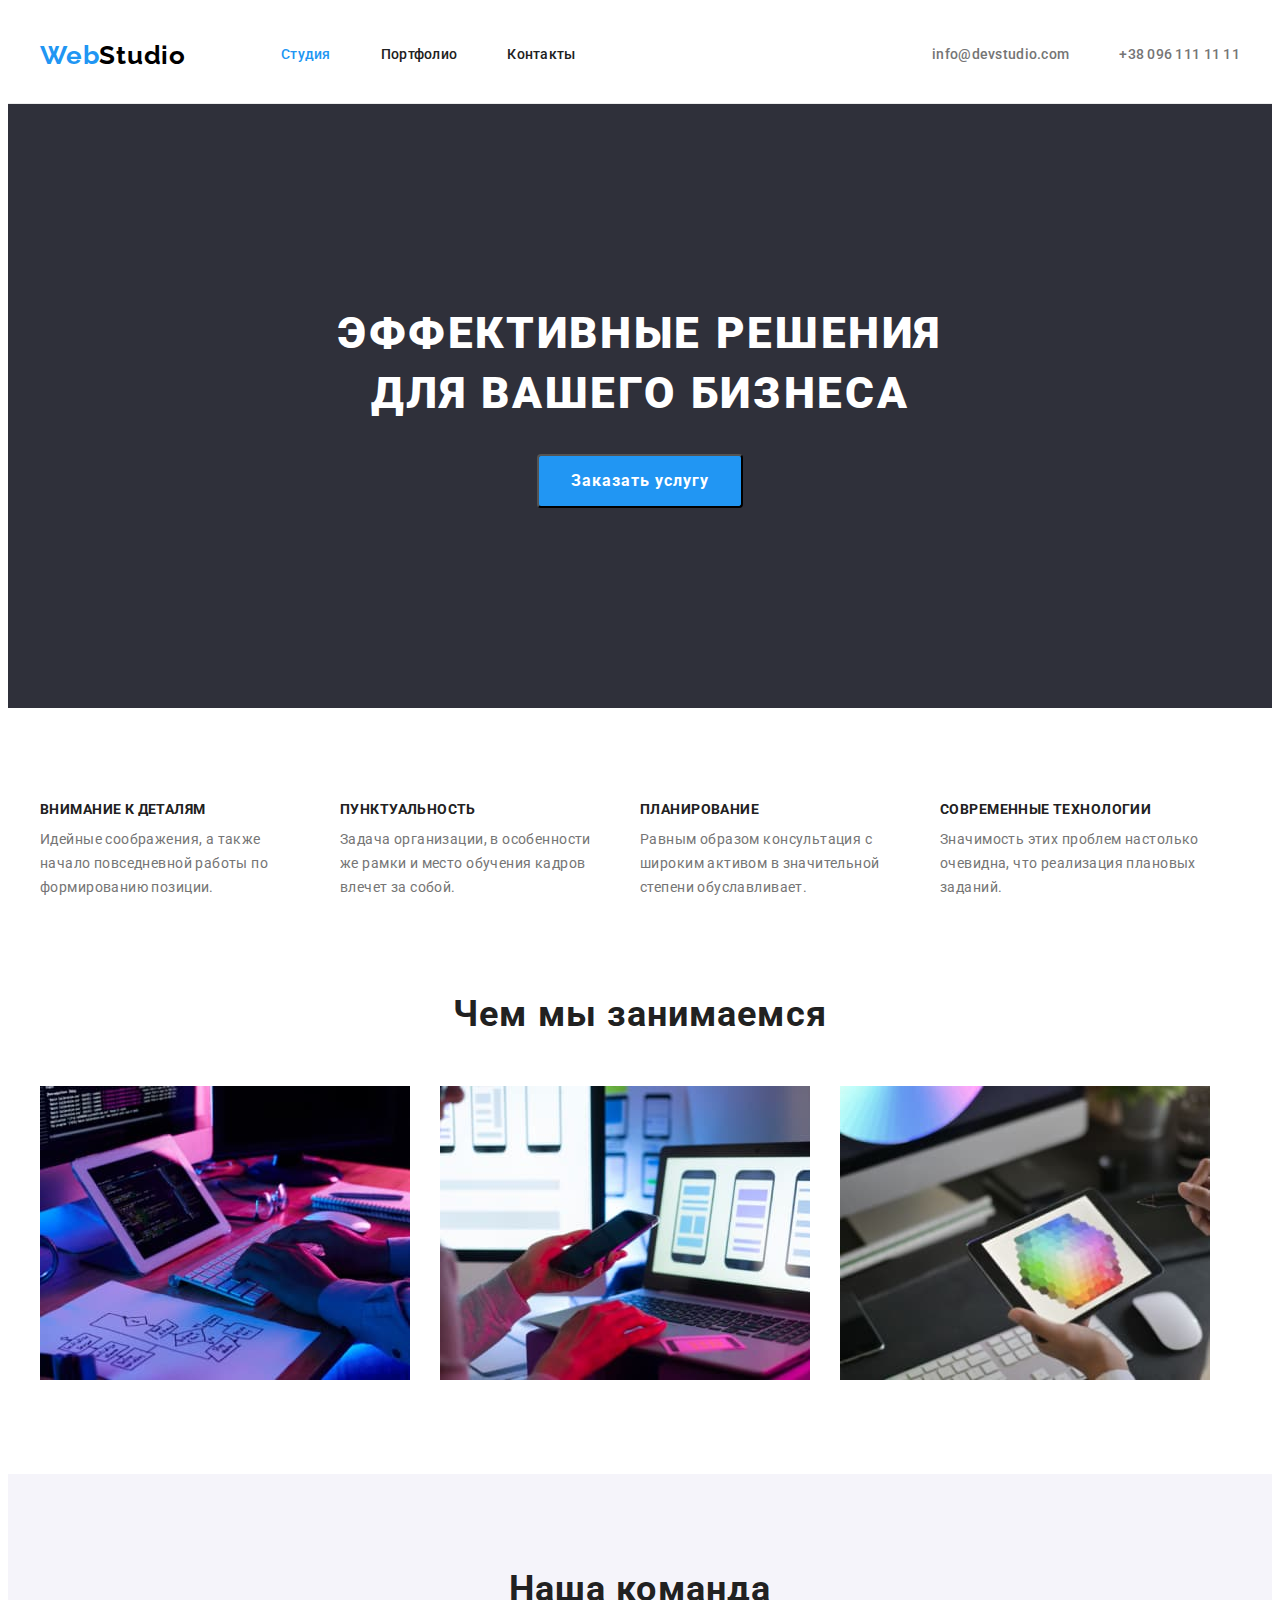
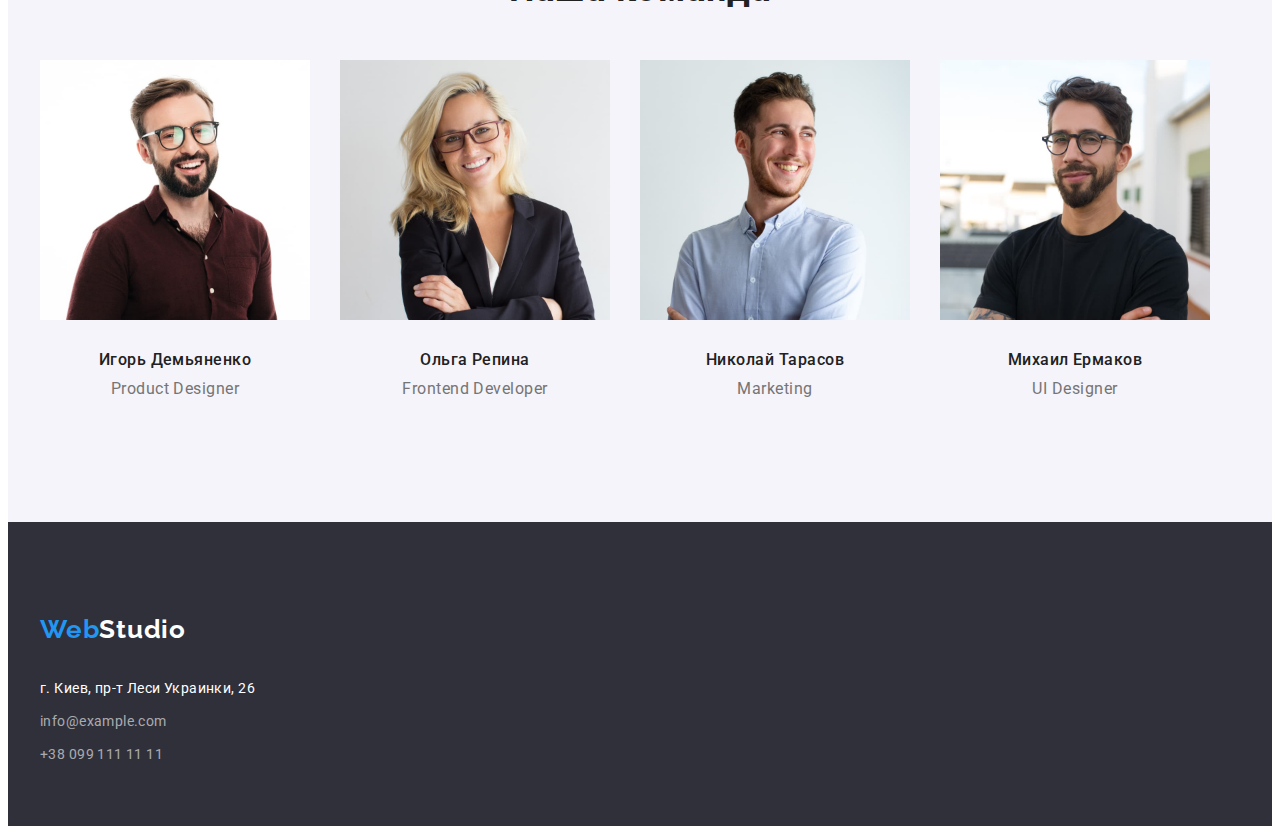
==== commit af08b511: "Внесены правки согласно комментариев ментора по домашнему заданию" ====
--- a/index.html
+++ b/index.html
@@ -120,7 +120,7 @@
     <!--Подвал страницы-->
     <footer class="footer">
         <div class="container">
-        <a class="logo-link-footer link" href="Логотип-студий">Web<span class="second-part-logo-footer">Studio</span></a>
+        <a class="logo-link link" href="Логотип-студий">Web<span class="second-part-logo-footer">Studio</span></a>
             <address class="address">
                 <ul class="footer-list list">
                     <li class="footer-list-item">
--- a/css/styles.css
+++ b/css/styles.css
@@ -75,8 +75,11 @@
 /* =============== /COMPONENTS =============== */
 
 /* =============== HEADER =============== */
+.navigation{
+    margin-left: 95px
+}
 .header{
-    border: 1px solid #ECECEC;
+    border-bottom: 1px solid #ECECEC;
 }
 .header-container{
     display:flex;
@@ -89,15 +92,18 @@
 .menu-list{
     display: flex;
     align-items: center;
-    margin-left: 95px;
 } 
 .menu-list-item:not(:last-child){
     margin-right: 50px;
 }
+.menu-contacs-list-item:not(:last-child){
+    margin-right: 50px;
+}
 .menu-contacs-list{
-        display:flex;
-        align-items: center;
-        margin-left: auto;
+    display:flex;
+    align-items: center;
+    margin-left: auto;
+
 }
 .menu-link{
     font-weight: 500;
@@ -134,7 +140,6 @@
     font-size: 14px;
     line-height: 1.14;
     letter-spacing: 0.02em;
-    margin-left: 50px;
     display: block;
     padding-top: 32px;
     padding-bottom: 32px;
@@ -279,16 +284,20 @@
 .our-team-section-list-item{
     margin-right: 30px;
     flex-basis: calc(100%-120px) / 4);
+    border-radius: 0px 0px 4px 4px;
 }
 .our-team-section-wrapper{
-    border: 1px solid #ccc;
-    border-radius: 0px 0px 4px 4px;
     padding-top: 30px;
     padding-bottom: 30px;
+    padding-left: 10px;
+    padding-right: 10px;
 }
 /* =============== /НАША КОМАНДА =============== */
 
 /* =============== ФУТЕР =============== */
+.footer-list-item:not(:last-child){
+    margin-bottom: 9px;
+}
 .footer{
     padding-top: 60px;
     padding-bottom: 60px;
@@ -339,45 +348,62 @@
 
 
 /* =============== PORTFOLIO =============== */
-.portfolio-section-list-img{
-    display: block;
-}
-.portfolio-btns-section{
-    display: flex;
-    align-items: center;
-}
-.portfolio-section{
+.portfolio-filter-list:not(:last-child){
+    margin-right: 8px;
+}
+.portfolio-section-img-list{
     display: flex;
     flex-wrap: wrap;
-    margin-right: -30px;
+}
+.portfolio-section-list-img {
+    display: block;
+}
+
+.portfolio-btns-section {
+    display: flex;
+    justify-content: center;
+    margin-bottom: 50px;
+}
+
+.portfolio-section {
+    display: flex;
+    flex-wrap: wrap;
     margin-bottom: -30px;
-}
-.portfolio-section-list-item:not(:nth-child(3n)){
+    padding-top: 94px;
+    padding-bottom: 94px;
+}
+
+.portfolio-section-list-item:not(:nth-child(3n)) {
     margin-right: 30px;
     margin-bottom: 30px;
     flex-basis: calc(100%-90px) / 3);
 }
-.portfolio-section-header{
+
+.portfolio-section-header {
     font-weight: 700;
     font-size: 18px;
     line-height: 2;
     letter-spacing: 0.06em;
-    padding-bottom: 4px;
-    
+    margin-bottom: 4px;
+
     color: #212121;
 }
-.portfolio-section-description{
+
+.portfolio-section-description {
     font-size: 16px;
     line-height: 1.88;
     letter-spacing: 0.03em;
-    
+
     color: #757575;
 }
-.portfolio-section-list-wrapper{
+
+.portfolio-section-list-wrapper {
     border: 1px solid #EEEEEE;
+    border-top: none;
     padding-top: 20px;
     padding-bottom: 20px;
     padding-left: 24px;
     padding-right: 24px;
 }
+
 /* =============== /PORTFOLIO =============== */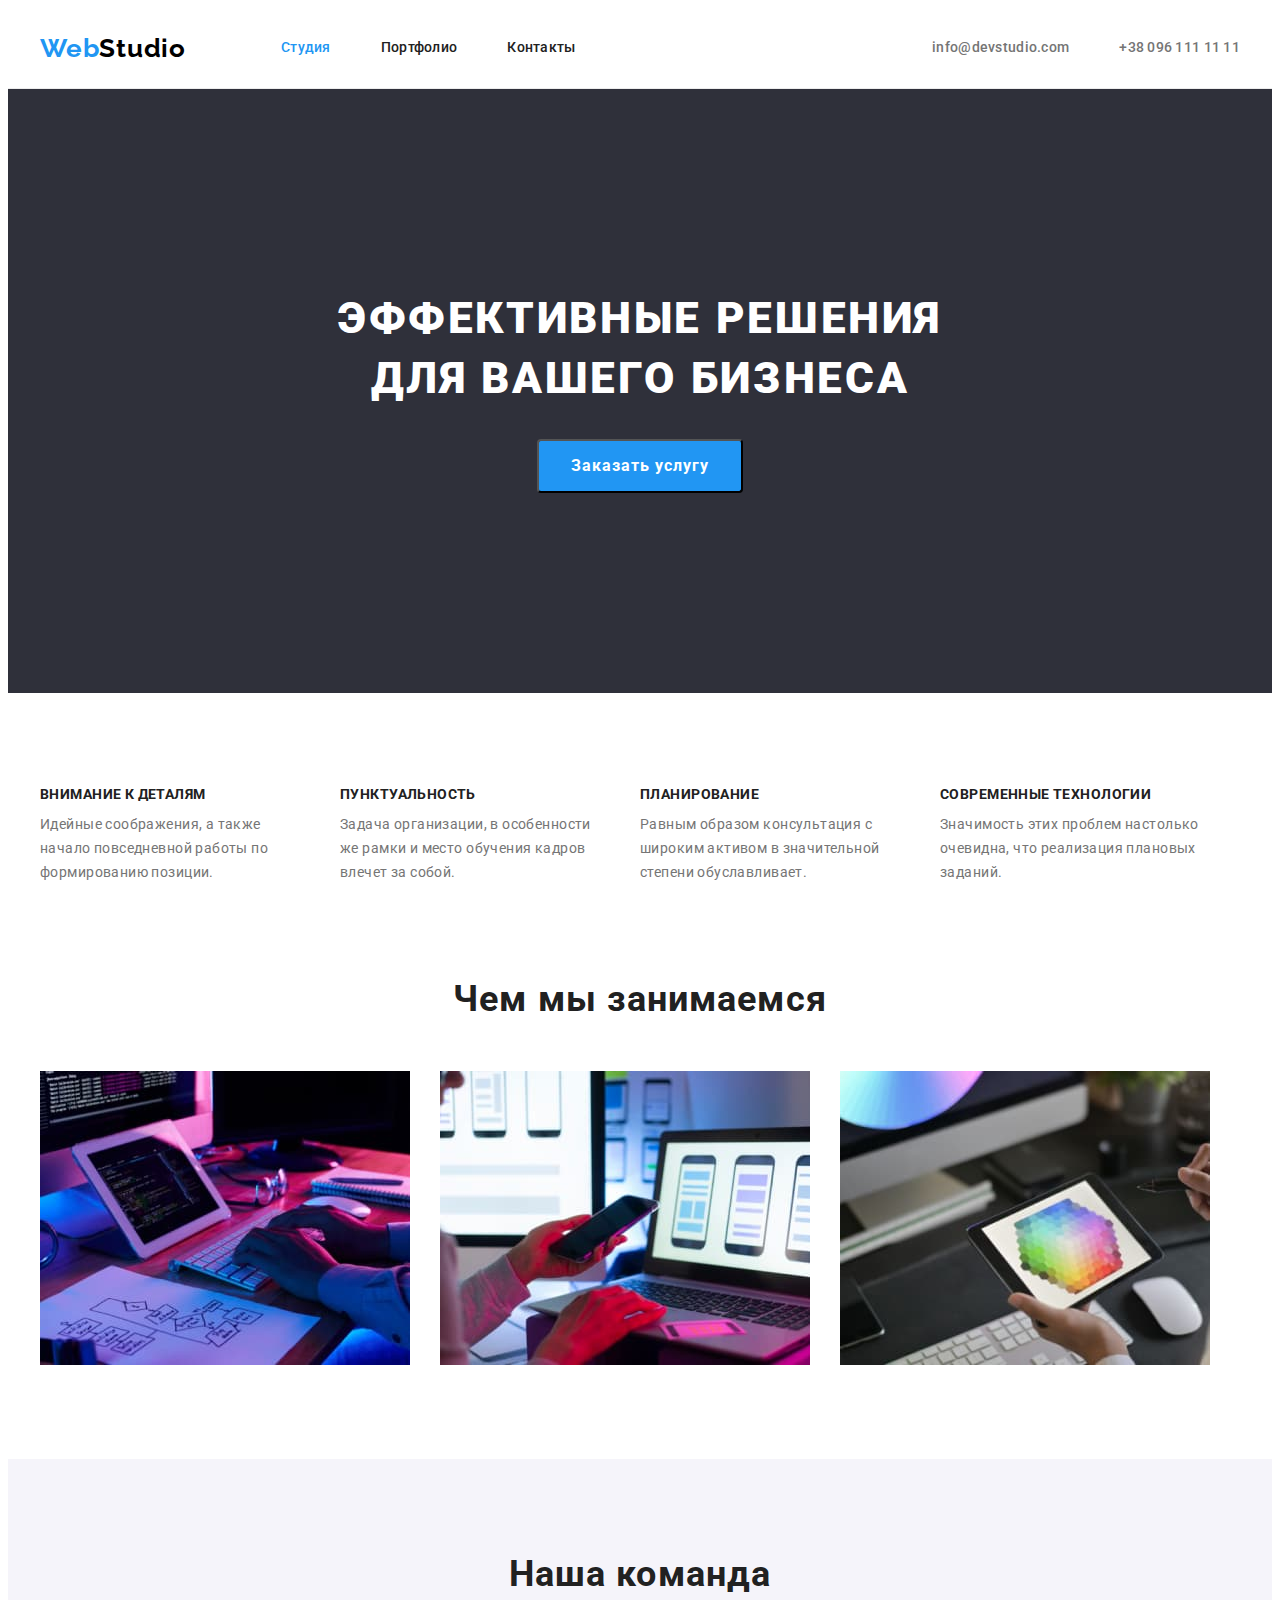
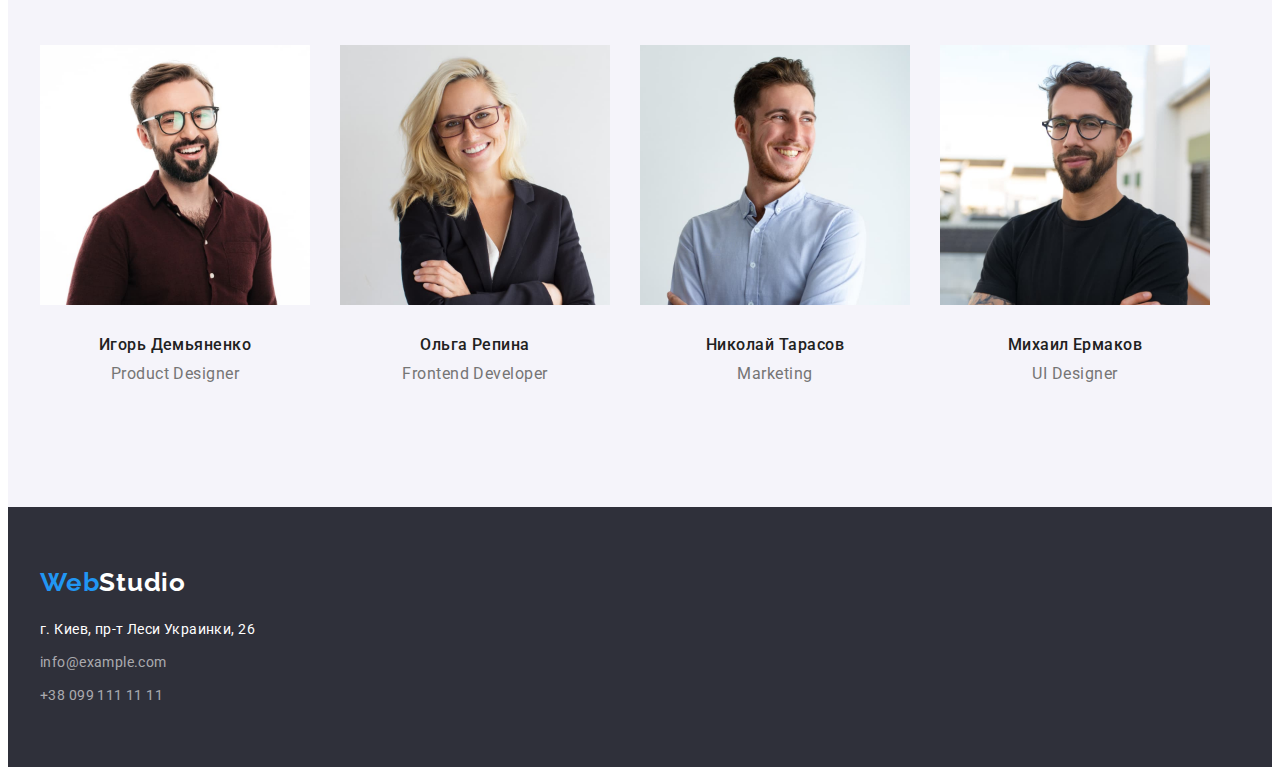
==== commit 0d8de211: "Внесены изменения (исправление ошибок) согласно комментариев от ментора" ====
--- a/index.html
+++ b/index.html
@@ -120,7 +120,7 @@
     <!--Подвал страницы-->
     <footer class="footer">
         <div class="container">
-        <a class="logo-link link" href="Логотип-студий">Web<span class="second-part-logo-footer">Studio</span></a>
+        <a class="logo-link-footer link" href="Логотип-студий">Web<span class="second-part-logo-footer">Studio</span></a>
             <address class="address">
                 <ul class="footer-list list">
                     <li class="footer-list-item">
--- a/css/styles.css
+++ b/css/styles.css
@@ -46,8 +46,6 @@
     line-height: 1.19;
     letter-spacing: 0.03em;
     display: block;
-    padding-top: 32px;
-    padding-bottom: 32px;
     
     color: #2196F3;
 }
@@ -215,7 +213,7 @@
 .advantages-section-list-item{
     width: 270px;
     margin-right: 30px;
-    flex-basis: calc(100%-120px) / 4);
+    flex-basis: calc((100%-120px) / 4);
 }
 .section-description {
     font-size: 14px;
@@ -245,7 +243,7 @@
 .our-job-section-list-item{
     display: block;
     margin-right: 30px;
-    flex-basis: calc(100%-90px) / 3);
+    flex-basis: calc((100%-90px) / 3);
 }
 /* =============== /ЧЕМ МЫ ЗАНИМАЕМСЯ =============== */
 
@@ -283,7 +281,7 @@
 }
 .our-team-section-list-item{
     margin-right: 30px;
-    flex-basis: calc(100%-120px) / 4);
+    flex-basis: calc((100%-120px) / 4);
     border-radius: 0px 0px 4px 4px;
 }
 .our-team-section-wrapper{
@@ -354,31 +352,28 @@
 .portfolio-section-img-list{
     display: flex;
     flex-wrap: wrap;
+    margin-right: -30px;
+    margin-bottom: -30px;
 }
 .portfolio-section-list-img {
     display: block;
 }
-
 .portfolio-btns-section {
     display: flex;
     justify-content: center;
     margin-bottom: 50px;
 }
-
 .portfolio-section {
     display: flex;
     flex-wrap: wrap;
-    margin-bottom: -30px;
     padding-top: 94px;
     padding-bottom: 94px;
 }
-
-.portfolio-section-list-item:not(:nth-child(3n)) {
+.portfolio-section-list-item:not(:last-child) {
     margin-right: 30px;
     margin-bottom: 30px;
-    flex-basis: calc(100%-90px) / 3);
-}
-
+    flex-basis: calc((100%-90px) / 3));
+}
 .portfolio-section-header {
     font-weight: 700;
     font-size: 18px;
@@ -388,7 +383,6 @@
 
     color: #212121;
 }
-
 .portfolio-section-description {
     font-size: 16px;
     line-height: 1.88;
@@ -396,7 +390,6 @@
 
     color: #757575;
 }
-
 .portfolio-section-list-wrapper {
     border: 1px solid #EEEEEE;
     border-top: none;
@@ -405,5 +398,4 @@
     padding-left: 24px;
     padding-right: 24px;
 }
-
 /* =============== /PORTFOLIO =============== */